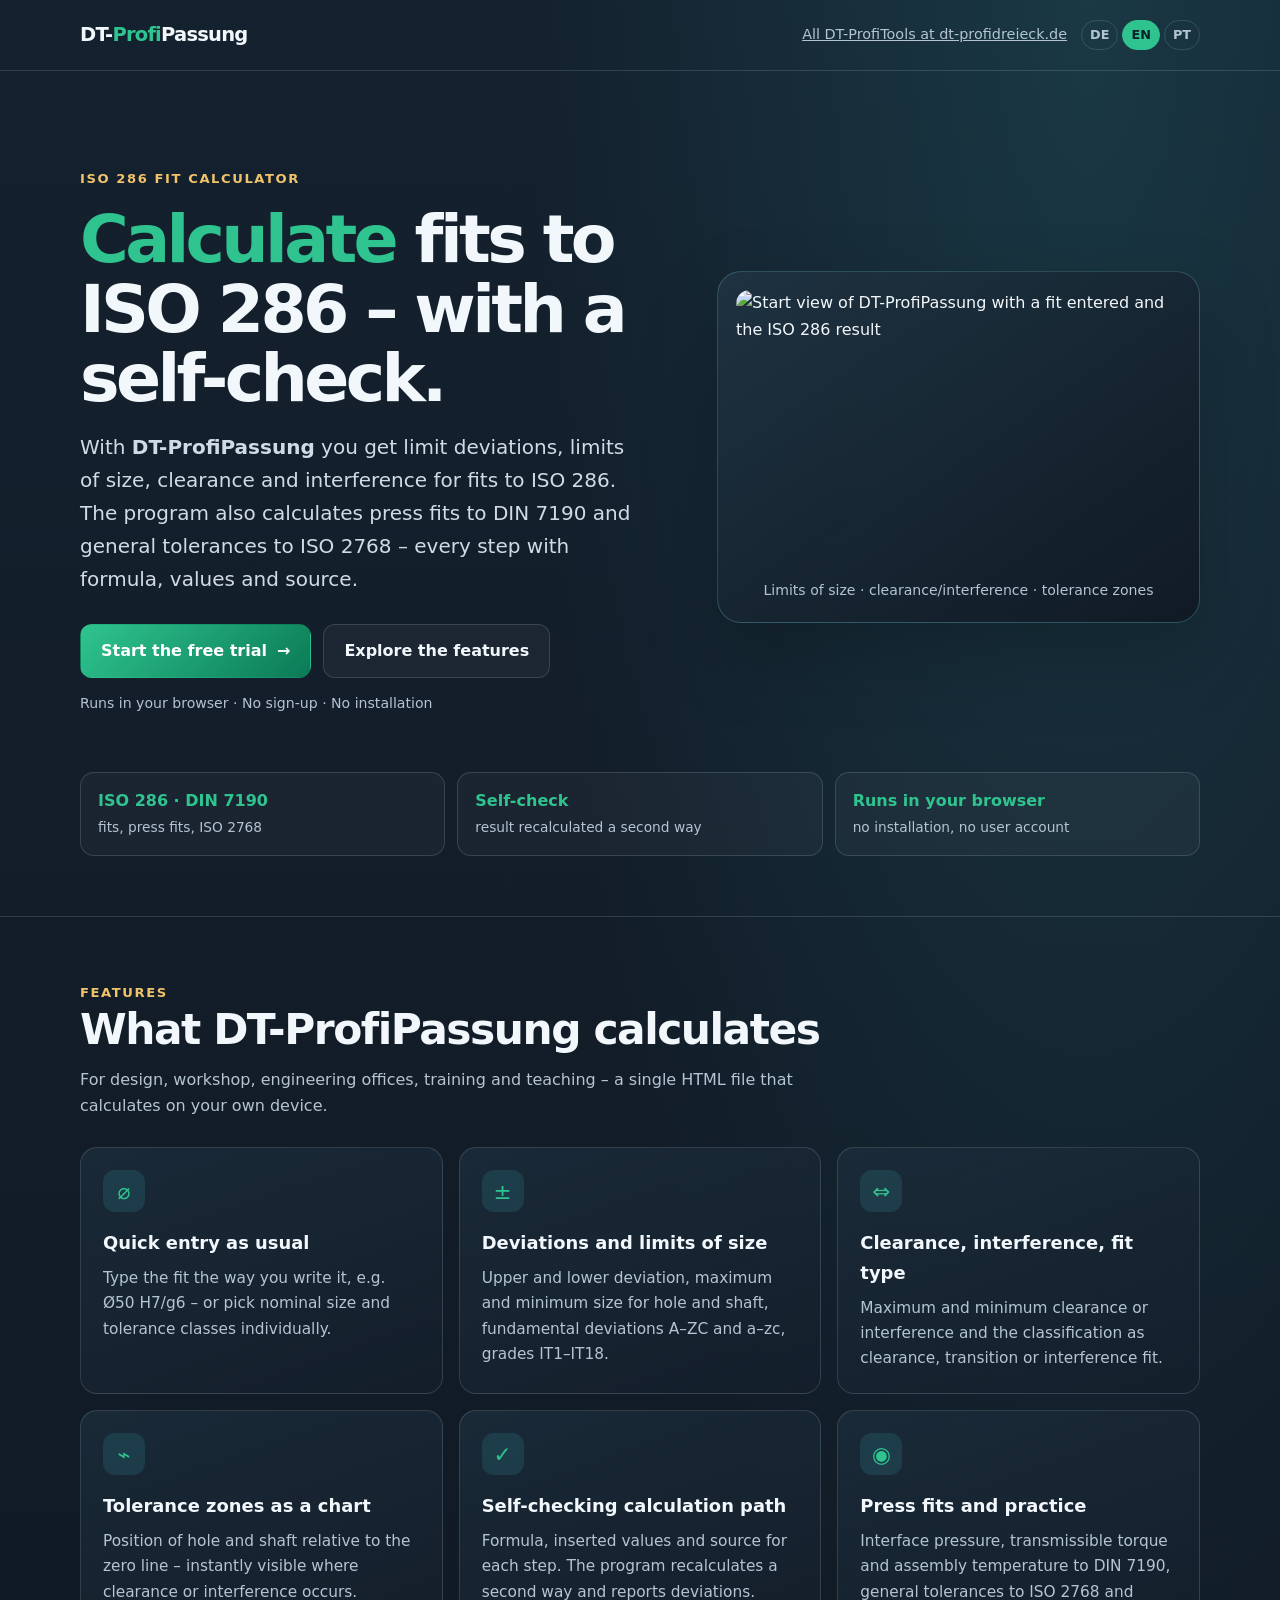
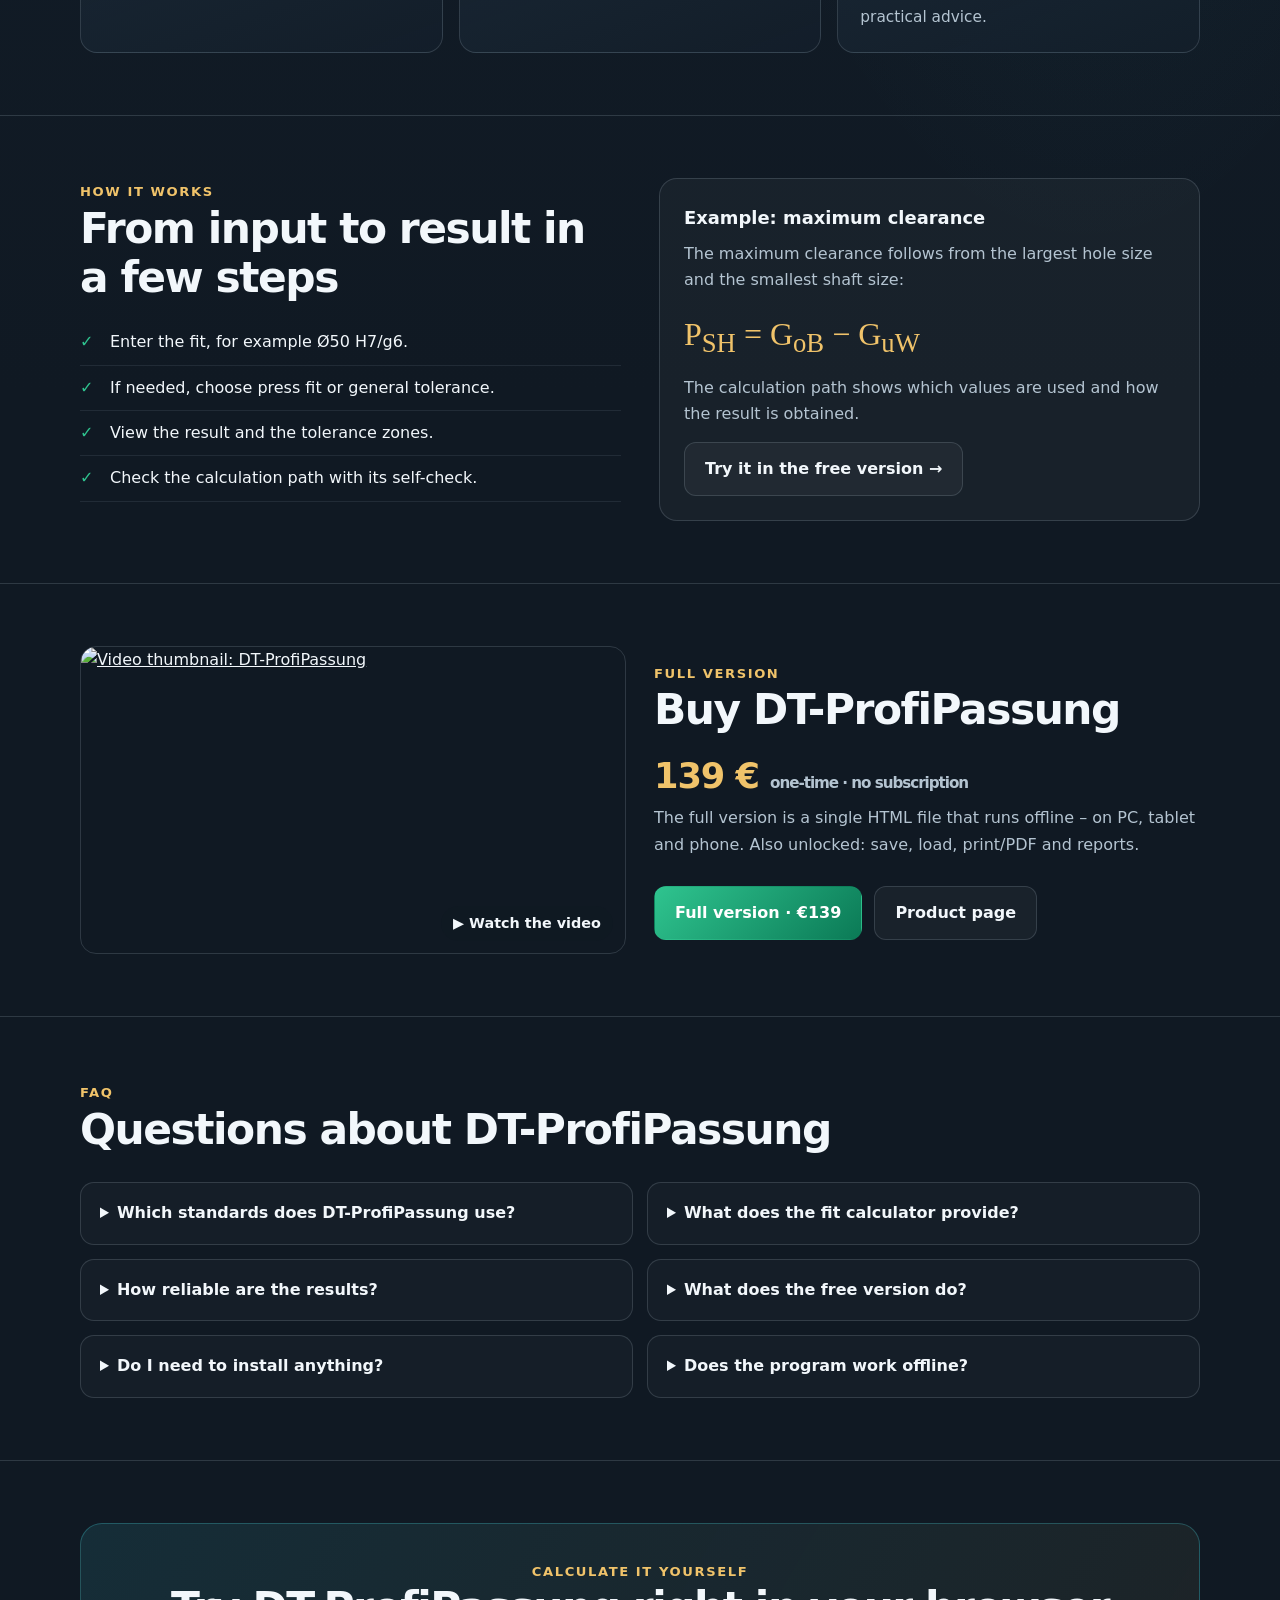
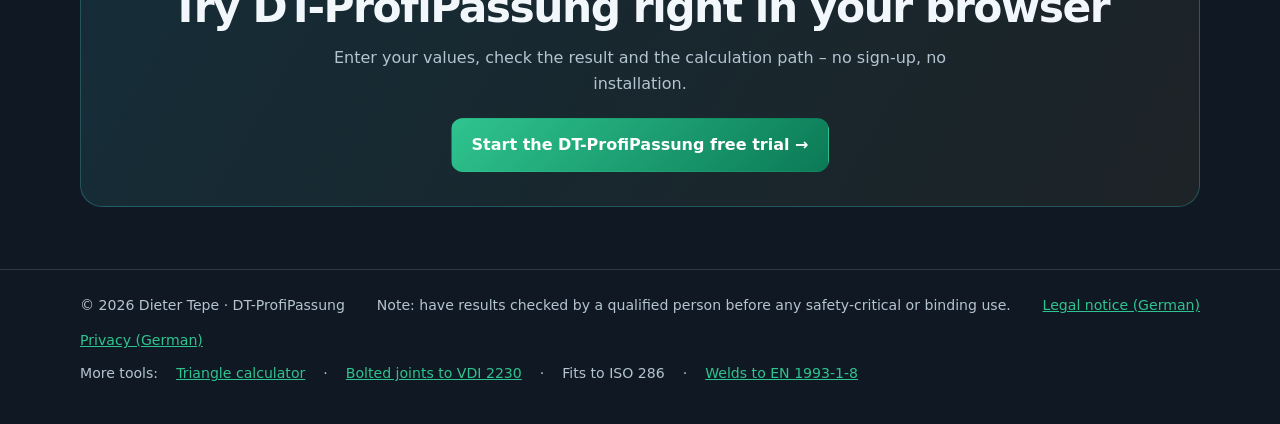
==== en/index.html @ cda4169d "Sprachen: Startseite auf Englisch (/en/) und Portugiesisch-Brasilien (/pt/) - en/index.html und pt/i" ====
<!DOCTYPE html>
<html lang="en">
<head>
  <meta charset="utf-8">
  <meta name="viewport" content="width=device-width, initial-scale=1">
  <meta name="robots" content="index, follow, max-image-preview:large, max-snippet:-1, max-video-preview:-1">
  <meta name="theme-color" content="#101923">

  <title>ISO 286 Fit &amp; Tolerance Calculator | DT-ProfiPassung</title>
  <meta name="description" content="Calculate ISO 286 fits such as H7/g6: limit deviations, clearance, interference, tolerance zones and DIN 7190 press fits. Try it free online.">
  <meta name="author" content="Dieter Tepe">

  <link rel="canonical" href="https://dietertepe.github.io/dt-profipassung-web/en/">
  <link rel="alternate" hreflang="de" href="https://dietertepe.github.io/dt-profipassung-web/">
  <link rel="alternate" hreflang="en" href="https://dietertepe.github.io/dt-profipassung-web/en/">
  <link rel="alternate" hreflang="pt" href="https://dietertepe.github.io/dt-profipassung-web/pt/">
  <link rel="alternate" hreflang="x-default" href="https://dietertepe.github.io/dt-profipassung-web/">
  <link rel="icon" href="https://dt-profidreieck.de/Landigpage_Daten/favicon.svg" type="image/svg+xml">
  <link rel="icon" href="https://dt-profidreieck.de/Landigpage_Daten/favicon.png" type="image/png" sizes="48x48">
  <link rel="apple-touch-icon" href="https://dt-profidreieck.de/Landigpage_Daten/apple-touch-icon.png">

  <meta property="og:type" content="website">
  <meta property="og:locale" content="en_US">
  <meta property="og:locale:alternate" content="de_DE">
  <meta property="og:locale:alternate" content="pt_BR">
  <meta property="og:site_name" content="DT-ProfiTools">
  <meta property="og:title" content="ISO 286 Fit &amp; Tolerance Calculator | DT-ProfiPassung">
  <meta property="og:description" content="Calculate ISO 286 fits such as H7/g6: limit deviations, clearance, interference, tolerance zones and DIN 7190 press fits. Try it free online.">
  <meta property="og:url" content="https://dietertepe.github.io/dt-profipassung-web/en/">
  <meta property="og:image" content="https://dt-profidreieck.de/Passung_Daten/bilder/passung-start.jpg">
  <meta name="twitter:card" content="summary_large_image">

  <!-- AUTOMATISCH ERZEUGT mit _sprachen/startseiten.py (Repo dt-profidreieck-web) – nicht von Hand bearbeiten -->
  <script type="application/ld+json">
{
  "@context": "https://schema.org",
  "@graph": [
    {
      "@type": "WebPage",
      "@id": "https://dietertepe.github.io/dt-profipassung-web/en/#webpage",
      "url": "https://dietertepe.github.io/dt-profipassung-web/en/",
      "name": "ISO 286 Fit & Tolerance Calculator | DT-ProfiPassung",
      "description": "Calculate ISO 286 fits such as H7/g6: limit deviations, clearance, interference, tolerance zones and DIN 7190 press fits. Try it free online.",
      "inLanguage": "en",
      "primaryImageOfPage": "https://dt-profidreieck.de/Passung_Daten/bilder/passung-start.jpg",
      "isPartOf": {
        "@type": "WebSite",
        "name": "DT-ProfiTools",
        "url": "https://dt-profidreieck.de/"
      },
      "mainEntity": {
        "@id": "https://dietertepe.github.io/dt-profipassung-web/en/#software"
      }
    },
    {
      "@type": "SoftwareApplication",
      "@id": "https://dietertepe.github.io/dt-profipassung-web/en/#software",
      "name": "DT-ProfiPassung",
      "url": "https://dietertepe.github.io/dt-profipassung-web/DT-ProfiPassung_Testversion.html?lang=en",
      "applicationCategory": "BusinessApplication",
      "applicationSubCategory": "ISO 286 fit calculator",
      "operatingSystem": "Webbrowser (Windows, macOS, Linux, Android, iOS)",
      "browserRequirements": "JavaScript",
      "inLanguage": [
        "de",
        "en",
        "pt-BR"
      ],
      "image": "https://dt-profidreieck.de/Passung_Daten/bilder/passung-start.jpg",
      "description": "With DT-ProfiPassung you get limit deviations, limits of size, clearance and interference for fits to ISO 286. The program also calculates press fits to DIN 7190 and general tolerances to ISO 2768 – every step with formula, values and source.",
      "author": {
        "@type": "Person",
        "name": "Dieter Tepe",
        "url": "https://dt-profidreieck.de/"
      },
      "offers": [
        {
          "@type": "Offer",
          "name": "Start the free trial",
          "price": "0.00",
          "priceCurrency": "EUR",
          "availability": "https://schema.org/InStock",
          "url": "https://dietertepe.github.io/dt-profipassung-web/DT-ProfiPassung_Testversion.html?lang=en"
        },
        {
          "@type": "Offer",
          "name": "Full version",
          "price": "139.00",
          "priceCurrency": "EUR",
          "availability": "https://schema.org/InStock",
          "url": "https://www.checkout-ds24.com/product/722972"
        }
      ]
    }
  ]
}
  </script>

  <style>
    :root {
      color-scheme: dark;
      --bg: #101923;
      --panel: #172431;
      --panel2: #1c2c3a;
      --text: #f2f7fb;
      --muted: #b4c4d1;
      --cyan: #42d2df;
      --cyan-dark: #087d8b;
      --gold: #f0c36a;
      --line: rgba(202, 222, 237, .16);
      --max: 1120px;
    }
    * { box-sizing: border-box; }
    html { scroll-behavior: smooth; }
    body {
      margin: 0;
      font-family: system-ui, -apple-system, "Segoe UI", Roboto, Arial, sans-serif;
      color: var(--text);
      background:
        radial-gradient(ellipse at 85% 0%, rgba(66,210,223,.13), transparent 35rem),
        linear-gradient(180deg, #14212e 0%, var(--bg) 55%);
      line-height: 1.65;
    }
    a { color: inherit; }
    .wrap { width: min(calc(100% - 36px), var(--max)); margin-inline: auto; }
    .topline { border-bottom: 1px solid var(--line); }
    .nav {
      min-height: 70px; display: flex; align-items: center; justify-content: space-between;
      gap: 20px; padding-block: 12px;
    }
    .brand { font-weight: 850; letter-spacing: -.04em; font-size: 1.22rem; }
    .brand span { color: var(--cyan); }
    .nav-note { color: var(--muted); font-size: .9rem; }
    .hero { padding: clamp(48px, 8vw, 94px) 0 60px; }
    .hero-grid { display: grid; grid-template-columns: minmax(0, 1.08fr) minmax(280px, .92fr); gap: clamp(28px, 6vw, 70px); align-items: center; }
    .eyebrow {
      display: inline-flex; align-items: center; gap: 9px; color: var(--gold);
      font-size: .82rem; font-weight: 800; letter-spacing: .12em; text-transform: uppercase;
    }
    h1 { margin: 14px 0 18px; max-width: 760px; font-size: clamp(2.35rem, 5.2vw, 4.6rem); line-height: 1.04; letter-spacing: -.055em; }
    h1 em { color: var(--cyan); font-style: normal; }
    .lead { max-width: 680px; color: #d0dce5; font-size: clamp(1.08rem, 1.8vw, 1.25rem); }
    .actions { display: flex; flex-wrap: wrap; gap: 12px; margin-top: 28px; }
    .button {
      display: inline-flex; justify-content: center; align-items: center; gap: 10px;
      min-height: 50px; padding: 13px 20px; border-radius: 12px; text-decoration: none;
      font-weight: 800; border: 1px solid transparent; transition: transform .15s, background .15s;
    }
    .button:hover { transform: translateY(-2px); }
    .primary { color: #062128; background: linear-gradient(135deg, #61e3e9, #31bdce); box-shadow: 0 12px 32px rgba(29, 186, 203, .18); }
    .secondary { background: rgba(255,255,255,.04); border-color: var(--line); }
    .micro { margin-top: 14px; color: var(--muted); font-size: .88rem; }
    .diagram {
      position: relative; padding: 18px; border: 1px solid rgba(117, 210, 223, .25);
      border-radius: 24px; background: linear-gradient(145deg, rgba(31,51,66,.94), rgba(16,25,35,.92));
      box-shadow: 0 30px 80px rgba(0,0,0,.2);
    }
    .diagram img { display: block; width: 100%; height: auto; border-radius: 14px; }
    .diagram-caption { padding: 10px 8px 2px; color: var(--muted); font-size: .88rem; text-align: center; }
    .trust-row { display: grid; grid-template-columns: repeat(3,1fr); gap: 12px; margin-top: 42px; }
    .trust { border: 1px solid var(--line); border-radius: 14px; background: rgba(255,255,255,.035); padding: 15px 17px; }
    .trust strong { display: block; color: var(--cyan); font-size: 1rem; }
    .trust span { color: var(--muted); font-size: .86rem; }
    section.content { padding: 62px 0; border-top: 1px solid var(--line); }
    .section-head { max-width: 760px; margin-bottom: 28px; }
    h2 { margin: 0 0 12px; font-size: clamp(1.8rem, 3.5vw, 2.65rem); line-height: 1.15; letter-spacing: -.035em; }
    h3 { margin: 0 0 8px; font-size: 1.12rem; }
    p { margin: 0 0 14px; }
    .muted { color: var(--muted); }
    .feature-grid { display: grid; grid-template-columns: repeat(3,1fr); gap: 16px; }
    .feature { padding: 22px; border: 1px solid var(--line); border-radius: 17px; background: linear-gradient(160deg, rgba(28,44,58,.85), rgba(20,31,43,.78)); }
    .feature-icon { width: 42px; height: 42px; display: grid; place-items: center; border-radius: 12px; background: rgba(66,210,223,.12); color: var(--cyan); font-size: 1.35rem; margin-bottom: 16px; }
    .feature p { color: var(--muted); font-size: .96rem; margin: 0; }
    .split { display: grid; grid-template-columns: 1fr 1fr; gap: 38px; align-items: start; }
    .checklist { list-style: none; padding: 0; margin: 18px 0 0; }
    .checklist li { padding: 9px 0 9px 30px; position: relative; border-bottom: 1px solid rgba(202,222,237,.09); }
    .checklist li::before { content: "✓"; position: absolute; left: 0; color: var(--cyan); font-weight: 900; }
    .formula-box { border: 1px solid var(--line); background: rgba(255,255,255,.035); padding: 24px; border-radius: 18px; }
    .formula { font-family: "Cambria Math", "Times New Roman", serif; font-size: clamp(1.3rem, 3vw, 2rem); color: var(--gold); margin: 10px 0; }
    .faq { display: grid; grid-template-columns: 1fr 1fr; gap: 14px; }
    details { border: 1px solid var(--line); border-radius: 14px; padding: 17px 19px; background: rgba(255,255,255,.025); }
    summary { cursor: pointer; font-weight: 800; }
    details p { margin: 12px 0 0; color: var(--muted); }
    .closing { padding: 34px; border-radius: 22px; border: 1px solid rgba(66,210,223,.28); background: linear-gradient(120deg, rgba(66,210,223,.11), rgba(240,195,106,.06)); text-align: center; }
    .closing p { color: var(--muted); max-width: 700px; margin: 0 auto 20px; }
    footer { border-top: 1px solid var(--line); padding: 24px 0 38px; color: var(--muted); font-size: .88rem; }
    footer .footrow { display: flex; flex-wrap: wrap; justify-content: space-between; gap: 12px; }
    footer a { color: var(--cyan); }
    @media (max-width: 780px) {
      .hero-grid, .split { grid-template-columns: 1fr; }
      .diagram { max-width: 560px; margin-inline: auto; }
      .feature-grid { grid-template-columns: 1fr 1fr; }
      .faq { grid-template-columns: 1fr; }
    }
    @media (max-width: 520px) {
      .wrap { width: min(calc(100% - 28px), var(--max)); }
      .nav { align-items: flex-start; flex-direction: column; gap: 2px; }
      .hero { padding-top: 42px; }
      .trust-row, .feature-grid { grid-template-columns: 1fr; }
      .button { width: 100%; }
      .closing { padding: 25px 18px; }
    }
    @media (prefers-reduced-motion: reduce) { html { scroll-behavior: auto; } .button { transition: none; } }
  
    .media-link { display:grid; grid-template-columns: minmax(0,1fr) minmax(0,1fr); gap: 28px; align-items:center; }
    .media-link a.thumb { position:relative; display:block; border-radius:16px; overflow:hidden; border:1px solid var(--line); }
    .media-link a.thumb img { display:block; width:100%; height:auto; }
    .media-link a.thumb span { position:absolute; inset:auto 12px 12px auto; background:rgba(16,25,35,.85); color:var(--text);
      padding:6px 12px; border-radius:999px; font-weight:800; font-size:.9rem; }
    .price { font-size: 2.2rem; font-weight: 850; color: var(--gold); letter-spacing:-.03em; }
    .price small { font-size: .95rem; color: var(--muted); font-weight: 600; }
    .tools { display:flex; flex-wrap:wrap; gap:8px 18px; margin-top:10px; }
    @media (max-width: 780px) { .media-link { grid-template-columns: 1fr; } }

  
    .langs { display:inline-flex; gap:4px; margin-left:14px; }
    .langs a { text-decoration:none; font-size:.8rem; font-weight:800; padding:3px 8px; border-radius:999px; border:1px solid var(--line); color:var(--muted); }
    .langs a[aria-current="page"] { background:var(--cyan); border-color:var(--cyan); color:#062128; }

    :root { --cyan: #2fc48f; --cyan-dark: #0b7a56; }
    .primary { background: linear-gradient(135deg, #2fc48f, #0b7a56); color:#fff; box-shadow:none; }
  </style>
</head>
<body>
  <header class="topline">
    <div class="wrap nav">
      <div class="brand">DT-<span>Profi</span>Passung</div>
      <div class="nav-note"><a href="https://dt-profidreieck.de/en/">All DT-ProfiTools at dt-profidreieck.de</a><nav class="langs" aria-label="Language"><a href="https://dietertepe.github.io/dt-profipassung-web/" hreflang="de" lang="de">DE</a><a href="https://dietertepe.github.io/dt-profipassung-web/en/" hreflang="en" lang="en" aria-current="page">EN</a><a href="https://dietertepe.github.io/dt-profipassung-web/pt/" hreflang="pt" lang="pt">PT</a></nav></div>
    </div>
  </header>

  <main>
    <section class="hero">
      <div class="wrap">
        <div class="hero-grid">
          <div>
            <div class="eyebrow">ISO 286 fit calculator</div>
            <h1><em>Calculate</em> fits to ISO 286 – with a self-check.</h1>
            <p class="lead">With <strong>DT-ProfiPassung</strong> you get limit deviations, limits of size, clearance and interference for fits to ISO 286. The program also calculates press fits to DIN 7190 and general tolerances to ISO 2768 – every step with formula, values and source.</p>
            <div class="actions">
              <a class="button primary" href="https://dietertepe.github.io/dt-profipassung-web/DT-ProfiPassung_Testversion.html?lang=en">Start the free trial <span aria-hidden="true">→</span></a>
              <a class="button secondary" href="#funktionen">Explore the features</a>
            </div>
            <p class="micro">Runs in your browser · No sign-up · No installation</p>
          </div>
          <div class="diagram">
            <img src="https://dt-profidreieck.de/Passung_Daten/bilder/passung-start.jpg" width="1344" height="842" fetchpriority="high" decoding="async" alt="Start view of DT-ProfiPassung with a fit entered and the ISO 286 result">
            <div class="diagram-caption">Limits of size · clearance/interference · tolerance zones</div>
          </div>
        </div>
        <div class="trust-row" aria-label="Features">
          <div class="trust"><strong>ISO 286 · DIN 7190</strong><span>fits, press fits, ISO 2768</span></div>
          <div class="trust"><strong>Self-check</strong><span>result recalculated a second way</span></div>
          <div class="trust"><strong>Runs in your browser</strong><span>no installation, no user account</span></div>
        </div>
      </div>
    </section>

    <section class="content" id="funktionen">
      <div class="wrap">
        <div class="section-head">
          <div class="eyebrow">Features</div>
          <h2>What DT-ProfiPassung calculates</h2>
          <p class="muted">For design, workshop, engineering offices, training and teaching – a single HTML file that calculates on your own device.</p>
        </div>
        <div class="feature-grid">
          <article class="feature">
            <div class="feature-icon" aria-hidden="true">⌀</div>
            <h3>Quick entry as usual</h3>
            <p>Type the fit the way you write it, e.g. Ø50 H7/g6 – or pick nominal size and tolerance classes individually.</p>
          </article>
          <article class="feature">
            <div class="feature-icon" aria-hidden="true">±</div>
            <h3>Deviations and limits of size</h3>
            <p>Upper and lower deviation, maximum and minimum size for hole and shaft, fundamental deviations A–ZC and a–zc, grades IT1–IT18.</p>
          </article>
          <article class="feature">
            <div class="feature-icon" aria-hidden="true">⇔</div>
            <h3>Clearance, interference, fit type</h3>
            <p>Maximum and minimum clearance or interference and the classification as clearance, transition or interference fit.</p>
          </article>
          <article class="feature">
            <div class="feature-icon" aria-hidden="true">⌁</div>
            <h3>Tolerance zones as a chart</h3>
            <p>Position of hole and shaft relative to the zero line – instantly visible where clearance or interference occurs.</p>
          </article>
          <article class="feature">
            <div class="feature-icon" aria-hidden="true">✓</div>
            <h3>Self-checking calculation path</h3>
            <p>Formula, inserted values and source for each step. The program recalculates a second way and reports deviations.</p>
          </article>
          <article class="feature">
            <div class="feature-icon" aria-hidden="true">◉</div>
            <h3>Press fits and practice</h3>
            <p>Interface pressure, transmissible torque and assembly temperature to DIN 7190, general tolerances to ISO 2768 and practical advice.</p>
          </article>
        </div>
      </div>
    </section>

    <section class="content">
      <div class="wrap split">
        <div>
          <div class="eyebrow">How it works</div>
          <h2>From input to result in a few steps</h2>
          <ul class="checklist">
            <li>Enter the fit, for example Ø50 H7/g6.</li>
            <li>If needed, choose press fit or general tolerance.</li>
            <li>View the result and the tolerance zones.</li>
            <li>Check the calculation path with its self-check.</li>
          </ul>
        </div>
        <aside class="formula-box">
          <h3>Example: maximum clearance</h3>
          <p class="muted">The maximum clearance follows from the largest hole size and the smallest shaft size:</p>
          <div class="formula">P<sub>SH</sub> = G<sub>oB</sub> − G<sub>uW</sub></div>
          <p class="muted">The calculation path shows which values are used and how the result is obtained.</p>
          <a href="https://dietertepe.github.io/dt-profipassung-web/DT-ProfiPassung_Testversion.html?lang=en" class="button secondary">Try it in the free version →</a>
        </aside>
      </div>
    </section>

    <section class="content" id="video">
      <div class="wrap media-link">
        <a class="thumb" href="https://dt-profidreieck.de/videos/passung-iso-286.html">
          <img src="https://dt-profidreieck.de/Passung_Daten/bilder/passung-start.jpg" width="1280" height="720" loading="lazy" alt="Video thumbnail: DT-ProfiPassung">
          <span>▶ Watch the video</span>
        </a>
        <div>
          <div class="eyebrow">Full version</div>
          <h2>Buy DT-ProfiPassung</h2>
          <div class="price">139 € <small>one-time · no subscription</small></div>
          <p class="muted">The full version is a single HTML file that runs offline – on PC, tablet and phone. Also unlocked: save, load, print/PDF and reports.</p>
          <div class="actions">
            <a class="button primary" rel="nofollow" href="https://www.checkout-ds24.com/product/722972">Full version · €139</a>
            <a class="button secondary" href="https://dt-profidreieck.de/en/#passung">Product page</a>
          </div>
        </div>
      </div>
    </section>

    <section class="content">
      <div class="wrap">
        <div class="section-head">
          <div class="eyebrow">FAQ</div>
          <h2>Questions about DT-ProfiPassung</h2>
        </div>
        <div class="faq">
          <details>
            <summary>Which standards does DT-ProfiPassung use?</summary>
            <p>Fits to ISO 286, press fits to DIN 7190 and general tolerances to ISO 2768.</p>
          </details>
          <details>
            <summary>What does the fit calculator provide?</summary>
            <p>Deviations, maximum and minimum sizes, clearance or interference, fit type and the tolerance zones as a chart.</p>
          </details>
          <details>
            <summary>How reliable are the results?</summary>
            <p>Each result is recalculated a second way and deviations are reported. Before binding use, please check against the original standard.</p>
          </details>
          <details>
            <summary>What does the free version do?</summary>
            <p>It calculates in full. Only outputs are locked: save, open, print and the Word report.</p>
          </details>
          <details>
            <summary>Do I need to install anything?</summary>
            <p>No. The free version runs directly in the browser, without sign-up or installation.</p>
          </details>
          <details>
            <summary>Does the program work offline?</summary>
            <p>Yes. All calculations run on your own device; no data is sent to any server.</p>
          </details>
        </div>
      </div>
    </section>

    <section class="content">
      <div class="wrap">
        <div class="closing">
          <div class="eyebrow">Calculate it yourself</div>
          <h2>Try DT-ProfiPassung right in your browser</h2>
          <p>Enter your values, check the result and the calculation path – no sign-up, no installation.</p>
          <a class="button primary" href="https://dietertepe.github.io/dt-profipassung-web/DT-ProfiPassung_Testversion.html?lang=en">Start the DT-ProfiPassung free trial →</a>
        </div>
      </div>
    </section>
  </main>

  <footer>
    <div class="wrap">
      <div class="footrow">
        <span>© <span id="year">2026</span> Dieter Tepe · DT-ProfiPassung</span>
        <span>Note: have results checked by a qualified person before any safety-critical or binding use.</span>
        <a href="https://dt-profidreieck.de/impressum.html">Legal notice (German)</a>
        <a href="https://dt-profidreieck.de/datenschutz.html">Privacy (German)</a>
      </div>
      <nav class="tools" aria-label="More tools:">More tools: <a href="https://dietertepe.github.io/test-dreieck/en/">Triangle calculator</a> · <a href="https://dietertepe.github.io/dt-profischraube-web/en/">Bolted joints to VDI 2230</a> · <span>Fits to ISO 286</span> · <a href="https://dietertepe.github.io/dt-profischweissnaht-web/en/">Welds to EN 1993-1-8</a></nav>
    </div>
  </footer>
  <script>
    document.getElementById("year").textContent = new Date().getFullYear();
  </script>
</body>
</html>
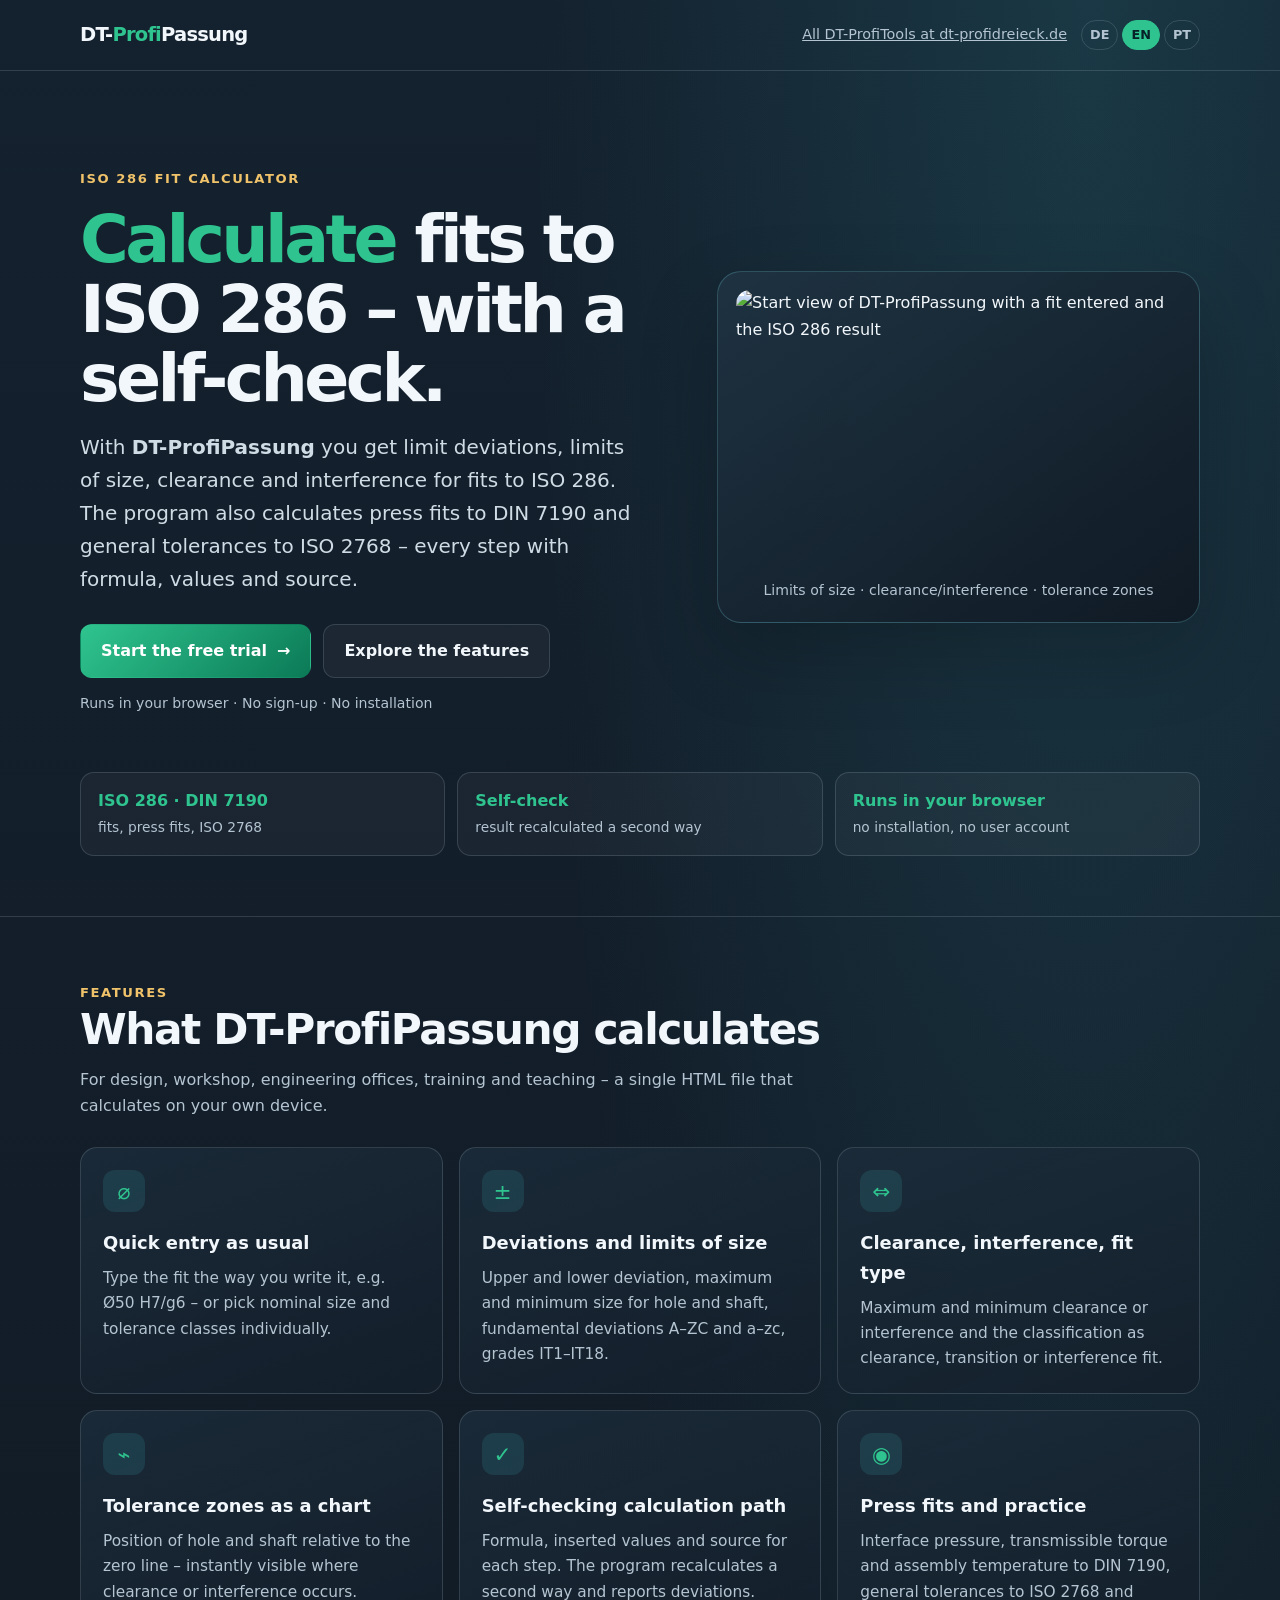
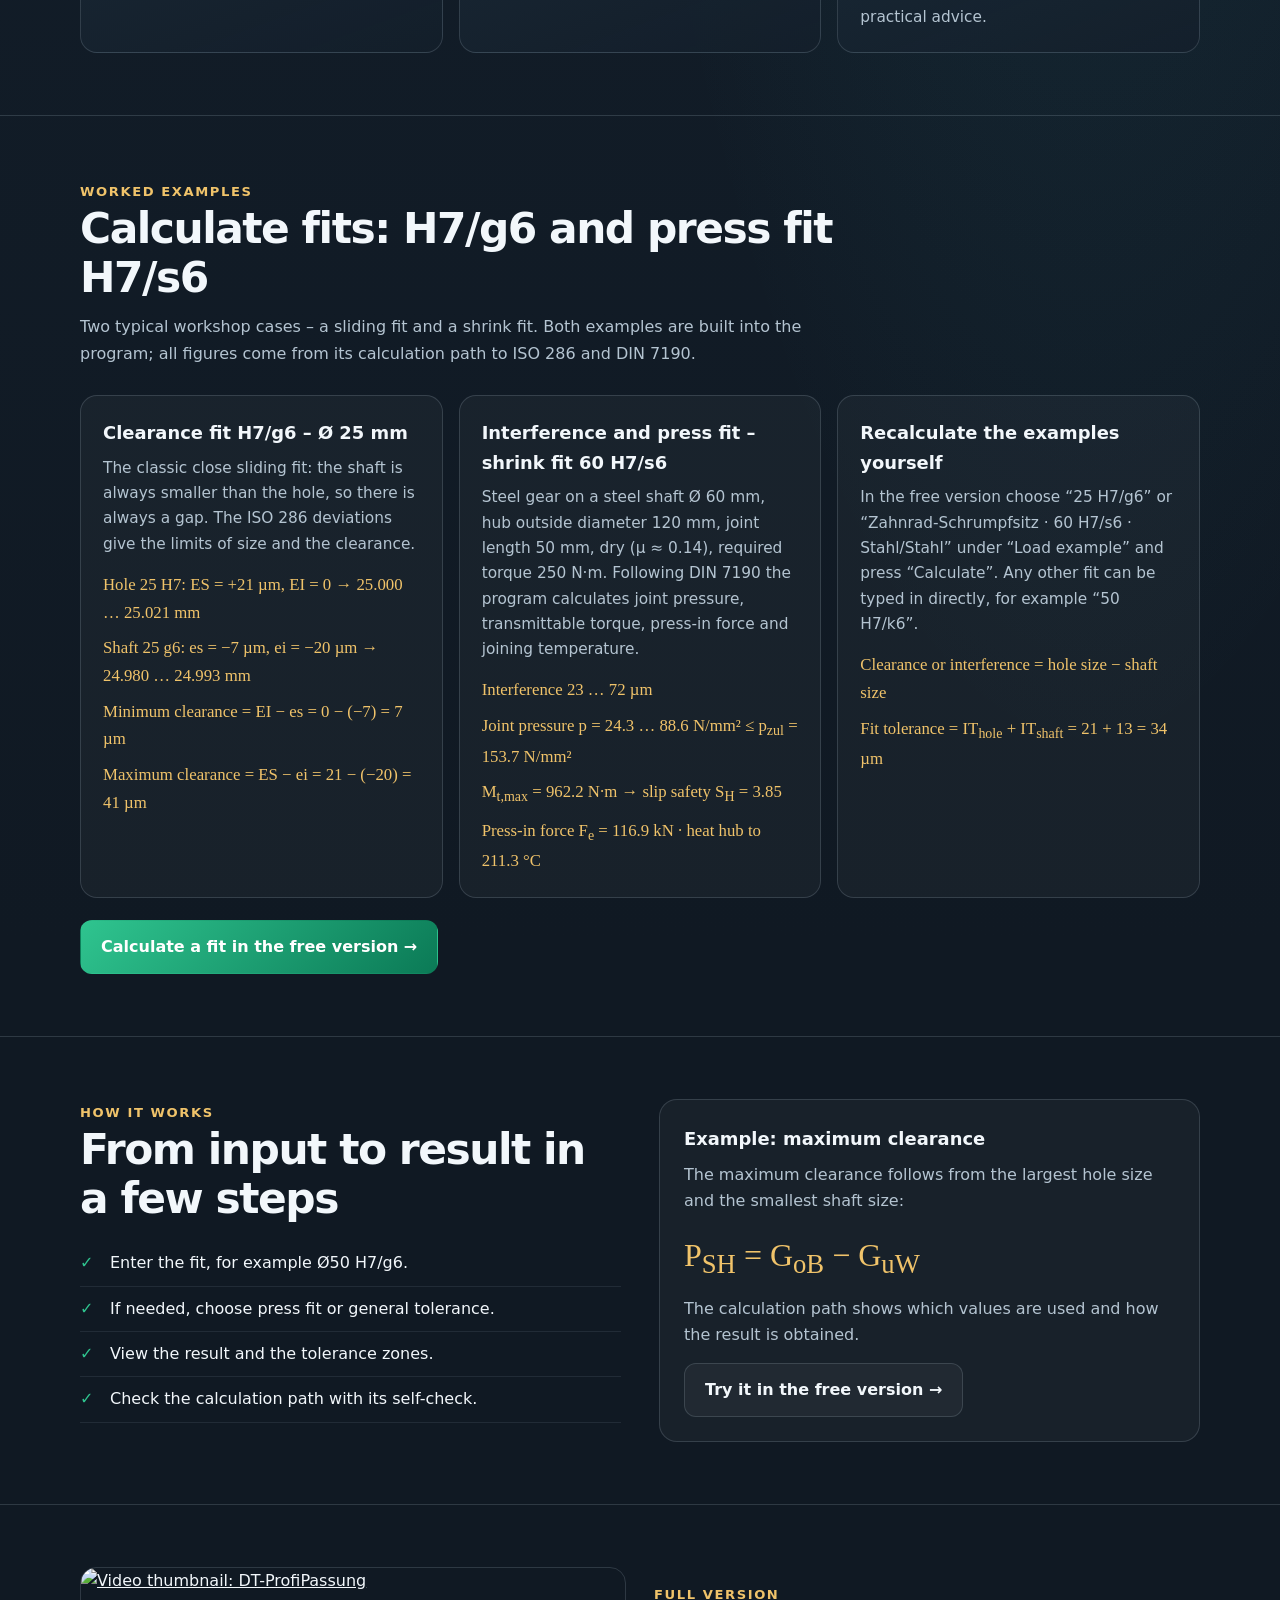
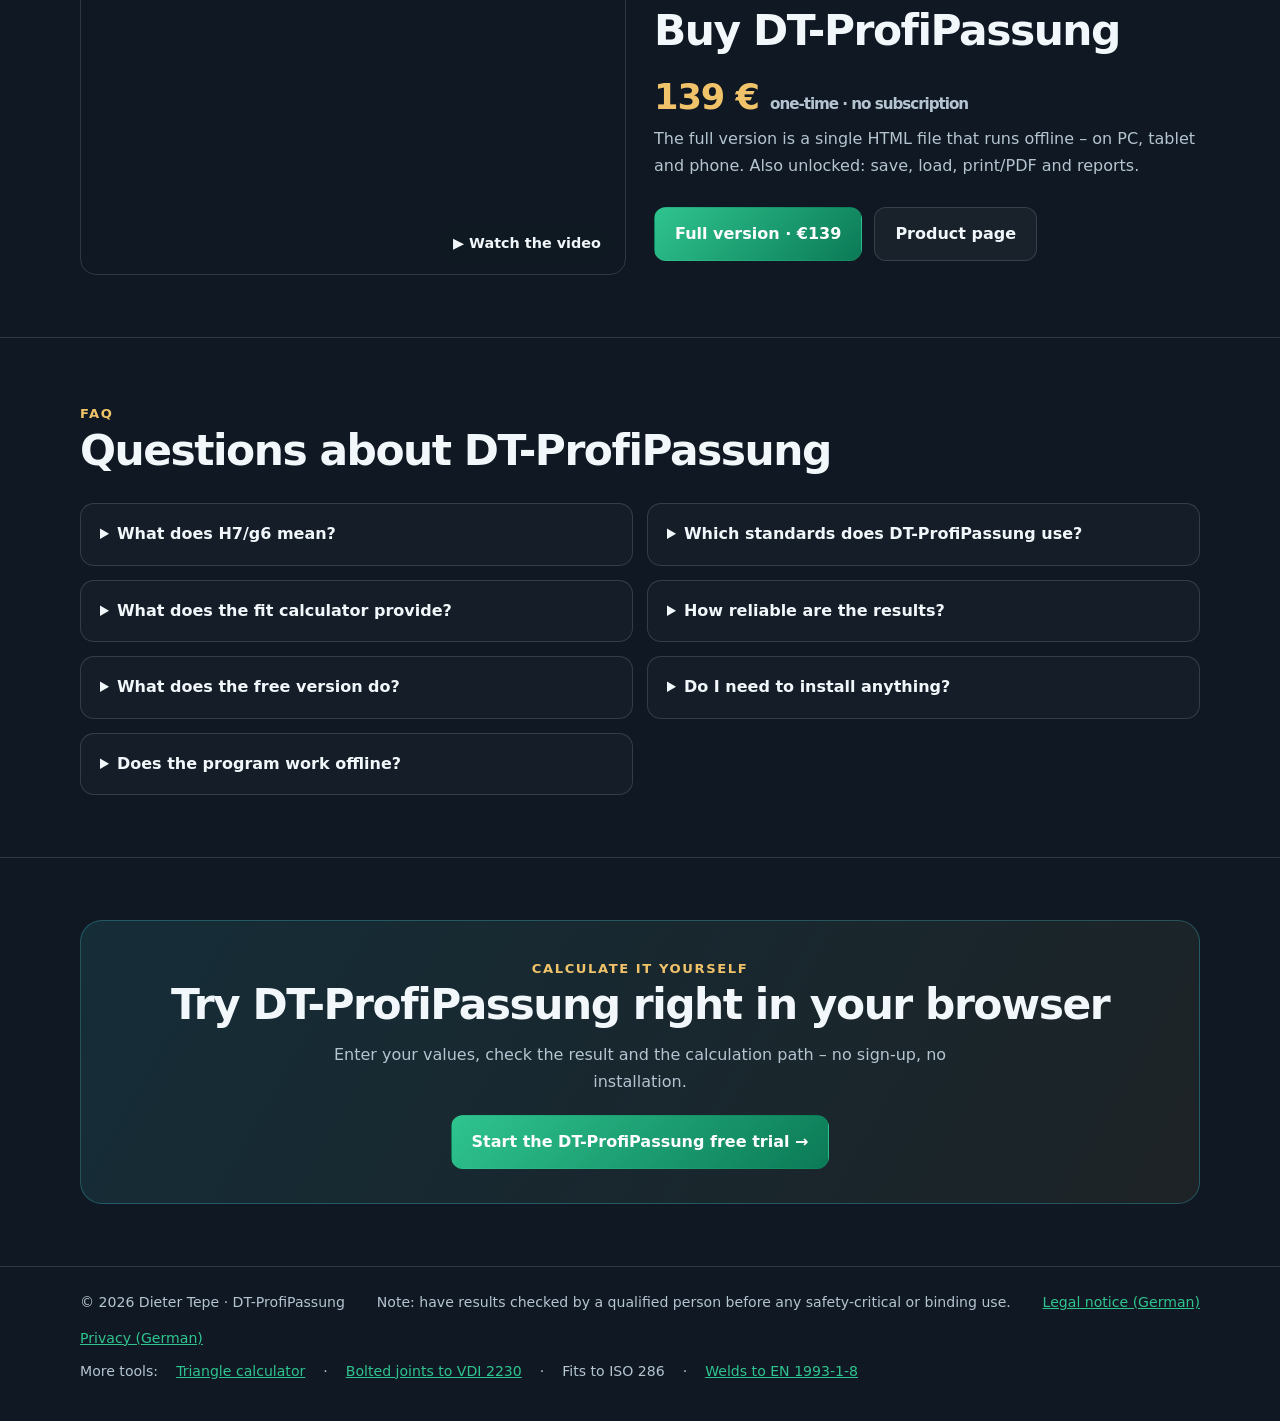
==== commit 3ff7a159: "Passungs-Startseite: Rechenbeispiele H7/g6 und Pressverband H7/s6, Titel geschärft (DE/EN/PT) Co-Aut" ====
--- a/en/index.html
+++ b/en/index.html
@@ -6,7 +6,7 @@
   <meta name="robots" content="index, follow, max-image-preview:large, max-snippet:-1, max-video-preview:-1">
   <meta name="theme-color" content="#101923">
 
-  <title>ISO 286 Fit &amp; Tolerance Calculator | DT-ProfiPassung</title>
+  <title>ISO 286 Fit &amp; Tolerance Calculator – H7/g6, Press Fit</title>
   <meta name="description" content="Calculate ISO 286 fits such as H7/g6: limit deviations, clearance, interference, tolerance zones and DIN 7190 press fits. Try it free online.">
   <meta name="author" content="Dieter Tepe">
 
@@ -24,7 +24,7 @@
   <meta property="og:locale:alternate" content="de_DE">
   <meta property="og:locale:alternate" content="pt_BR">
   <meta property="og:site_name" content="DT-ProfiTools">
-  <meta property="og:title" content="ISO 286 Fit &amp; Tolerance Calculator | DT-ProfiPassung">
+  <meta property="og:title" content="ISO 286 Fit &amp; Tolerance Calculator – H7/g6, Press Fit">
   <meta property="og:description" content="Calculate ISO 286 fits such as H7/g6: limit deviations, clearance, interference, tolerance zones and DIN 7190 press fits. Try it free online.">
   <meta property="og:url" content="https://dietertepe.github.io/dt-profipassung-web/en/">
   <meta property="og:image" content="https://dt-profidreieck.de/Passung_Daten/bilder/passung-start.jpg">
@@ -39,7 +39,7 @@
       "@type": "WebPage",
       "@id": "https://dietertepe.github.io/dt-profipassung-web/en/#webpage",
       "url": "https://dietertepe.github.io/dt-profipassung-web/en/",
-      "name": "ISO 286 Fit & Tolerance Calculator | DT-ProfiPassung",
+      "name": "ISO 286 Fit & Tolerance Calculator – H7/g6, Press Fit",
       "description": "Calculate ISO 286 fits such as H7/g6: limit deviations, clearance, interference, tolerance zones and DIN 7190 press fits. Try it free online.",
       "inLanguage": "en",
       "primaryImageOfPage": "https://dt-profidreieck.de/Passung_Daten/bilder/passung-start.jpg",
@@ -90,6 +90,11 @@
           "availability": "https://schema.org/InStock",
           "url": "https://www.checkout-ds24.com/product/722972"
         }
+      ],
+      "featureList": [
+        "Clearance fit H7/g6 – Ø 25 mm",
+        "Interference and press fit – shrink fit 60 H7/s6",
+        "Recalculate the examples yourself"
       ]
     }
   ]
@@ -216,6 +221,12 @@
     .langs { display:inline-flex; gap:4px; margin-left:14px; }
     .langs a { text-decoration:none; font-size:.8rem; font-weight:800; padding:3px 8px; border-radius:999px; border:1px solid var(--line); color:var(--muted); }
     .langs a[aria-current="page"] { background:var(--cyan); border-color:var(--cyan); color:#062128; }
+    .task-grid { display: grid; grid-template-columns: repeat(auto-fit, minmax(260px, 1fr)); gap: 16px; }
+    .task { padding: 22px; border: 1px solid var(--line); border-radius: 17px; background: rgba(255,255,255,.035); }
+    .task p { color: var(--muted); font-size: .96rem; }
+    .task-f { font-size: 1.05rem; margin: 8px 0 0; overflow-wrap: anywhere; }
+    .task-cta { margin-top: 22px; }
+    @media (max-width: 780px) { .task-grid { grid-template-columns: 1fr; } }
 
     :root { --cyan: #2fc48f; --cyan-dark: #0b7a56; }
     .primary { background: linear-gradient(135deg, #2fc48f, #0b7a56); color:#fff; box-shadow:none; }
@@ -298,6 +309,41 @@
       </div>
     </section>
 
+    <section class="content" id="aufgaben">
+      <div class="wrap">
+        <div class="section-head">
+          <div class="eyebrow">Worked examples</div>
+          <h2>Calculate fits: H7/g6 and press fit H7/s6</h2>
+          <p class="muted">Two typical workshop cases – a sliding fit and a shrink fit. Both examples are built into the program; all figures come from its calculation path to ISO 286 and DIN 7190.</p>
+        </div>
+        <div class="task-grid">
+          <article class="task" id="h7-g6">
+            <h3>Clearance fit H7/g6 – Ø 25 mm</h3>
+            <p>The classic close sliding fit: the shaft is always smaller than the hole, so there is always a gap. The ISO 286 deviations give the limits of size and the clearance.</p>
+            <div class="formula task-f">Hole 25 H7: ES = +21 µm, EI = 0 → 25.000 … 25.021 mm</div>
+            <div class="formula task-f">Shaft 25 g6: es = −7 µm, ei = −20 µm → 24.980 … 24.993 mm</div>
+            <div class="formula task-f">Minimum clearance = EI − es = 0 − (−7) = 7 µm</div>
+            <div class="formula task-f">Maximum clearance = ES − ei = 21 − (−20) = 41 µm</div>
+          </article>
+          <article class="task" id="pressverband">
+            <h3>Interference and press fit – shrink fit 60 H7/s6</h3>
+            <p>Steel gear on a steel shaft Ø 60 mm, hub outside diameter 120 mm, joint length 50 mm, dry (µ ≈ 0.14), required torque 250 N·m. Following DIN 7190 the program calculates joint pressure, transmittable torque, press-in force and joining temperature.</p>
+            <div class="formula task-f">Interference 23 … 72 µm</div>
+            <div class="formula task-f">Joint pressure p = 24.3 … 88.6 N/mm² ≤ p<sub>zul</sub> = 153.7 N/mm²</div>
+            <div class="formula task-f">M<sub>t,max</sub> = 962.2 N·m → slip safety S<sub>H</sub> = 3.85</div>
+            <div class="formula task-f">Press-in force F<sub>e</sub> = 116.9 kN · heat hub to 211.3 °C</div>
+          </article>
+          <article class="task" id="selbst-rechnen">
+            <h3>Recalculate the examples yourself</h3>
+            <p>In the free version choose “25 H7/g6” or “Zahnrad-Schrumpfsitz · 60 H7/s6 · Stahl/Stahl” under “Load example” and press “Calculate”. Any other fit can be typed in directly, for example “50 H7/k6”.</p>
+            <div class="formula task-f">Clearance or interference = hole size − shaft size</div>
+            <div class="formula task-f">Fit tolerance = IT<sub>hole</sub> + IT<sub>shaft</sub> = 21 + 13 = 34 µm</div>
+          </article>
+        </div>
+        <div class="actions task-cta"><a class="button primary" href="https://dietertepe.github.io/dt-profipassung-web/DT-ProfiPassung_Testversion.html?lang=en">Calculate a fit in the free version →</a></div>
+      </div>
+    </section>
+
     <section class="content">
       <div class="wrap split">
         <div>
@@ -347,6 +393,10 @@
         </div>
         <div class="faq">
           <details>
+            <summary>What does H7/g6 mean?</summary>
+            <p>H7 is the tolerance zone of the hole (fundamental deviation H, lower deviation 0, tolerance grade IT7), g6 that of the shaft. Together they form a clearance fit: at Ø 25 mm the clearance is between 7 and 41 µm.</p>
+          </details>
+          <details>
             <summary>Which standards does DT-ProfiPassung use?</summary>
             <p>Fits to ISO 286, press fits to DIN 7190 and general tolerances to ISO 2768.</p>
           </details>
